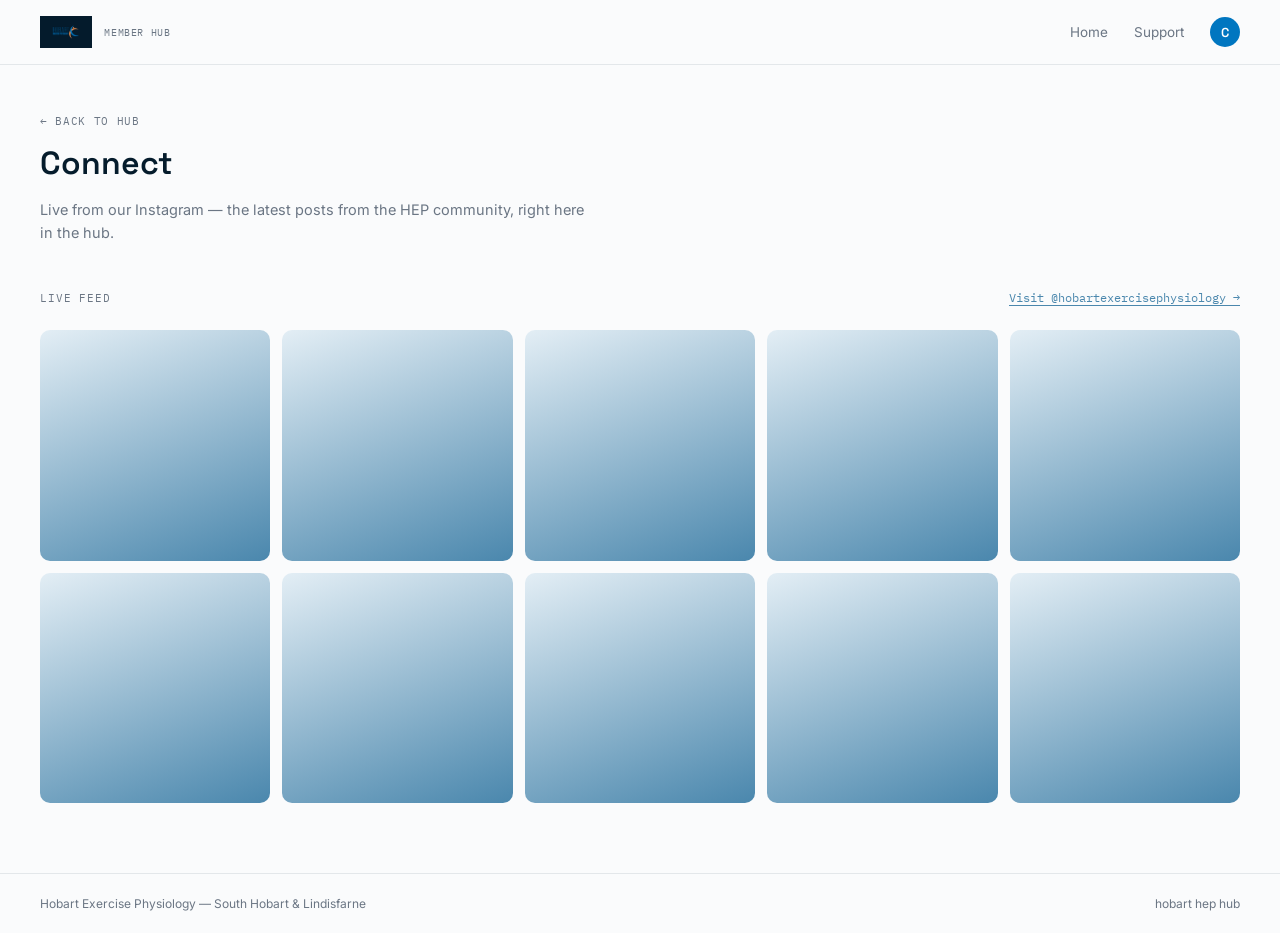
==== connect.html @ 84761a86 "Add Hobart HEP Hub site: Move, Guide, Connect pages Multi-page member hub with shared stylesheet and" ====
<!DOCTYPE html>
<html lang="en">
<head>
<meta charset="UTF-8">
<meta name="viewport" content="width=device-width, initial-scale=1.0">
<title>Connect — Hobart HEP Hub</title>
<link rel="preconnect" href="https://fonts.googleapis.com">
<link href="https://fonts.googleapis.com/css2?family=Space+Grotesk:wght@400;500;600;700&family=Inter:wght@400;500;600&family=IBM+Plex+Mono:wght@500&display=swap" rel="stylesheet">
<link rel="stylesheet" href="shared.css">
<style>
  :root{--accent:var(--slate);--accent-soft:var(--slate-soft);}
  .page-head{padding:44px 40px 8px;}
  .back{font-family:'IBM Plex Mono';font-size:11px;color:var(--stone);text-decoration:none;letter-spacing:.06em;}
  .page-head h1{font-size:32px;font-weight:600;margin:14px 0 8px;}
  .page-head p{color:var(--stone);font-size:14.5px;max-width:560px;line-height:1.6;}
  .ig-note{display:flex;align-items:center;justify-content:space-between;padding:24px 40px 4px;}
  .ig-link{font-family:'IBM Plex Mono';font-size:11.5px;color:var(--accent);text-decoration:none;border-bottom:1px solid var(--accent);}
  .ig-grid{display:grid;grid-template-columns:repeat(5,1fr);gap:12px;padding:20px 40px 70px;}
  .ig-tile{aspect-ratio:1;border-radius:10px;background:linear-gradient(160deg,var(--accent-soft),var(--accent));}
  @media(max-width:820px){.ig-grid{grid-template-columns:repeat(3,1fr);padding:20px;}.page-head,.ig-note{padding-left:20px;padding-right:20px;}}
</style>
</head>
<body>
<nav>
  <a class="brand" href="index.html"><img src="logo.png" alt="Hobart Exercise Physiology"><div class="brand-sub">Member Hub</div></a>
  <div class="nav-right"><span>Home</span><span>Support</span><div class="avatar">C</div></div>
</nav>
<div class="page-head">
  <a class="back" href="index.html">← BACK TO HUB</a>
  <h1>Connect</h1>
  <p>Live from our Instagram — the latest posts from the HEP community, right here in the hub.</p>
</div>
<div class="ig-note">
  <span class="mono-label" style="color:var(--stone);">Live feed</span>
  <a class="ig-link" href="#">Visit @hobartexercisephysiology →</a>
</div>
<div class="ig-grid">
  <div class="ig-tile"></div><div class="ig-tile"></div><div class="ig-tile"></div><div class="ig-tile"></div><div class="ig-tile"></div>
  <div class="ig-tile"></div><div class="ig-tile"></div><div class="ig-tile"></div><div class="ig-tile"></div><div class="ig-tile"></div>
</div>
<footer><span>Hobart Exercise Physiology — South Hobart &amp; Lindisfarne</span><span>hobart hep hub</span></footer>
</body>
</html>
---- shared.css ----
:root{
  --navy: #0076C0;
  --orange: #FF9A53;
  --slate: #4A87AD;
  --slate-soft: #E3EEF5;
  --orange-soft: #FFE9D6;
  --ink: #051C2C;
  --stone: #6B7684;
  --line: #E3E7EA;
  --paper: #FAFBFC;
  --paper-raised: #FFFFFF;
}

*{box-sizing:border-box;}
html,body{margin:0;padding:0;}
body{
  font-family:'Inter',sans-serif;
  background:var(--paper);
  color:var(--ink);
  -webkit-font-smoothing:antialiased;
}
h1,h2,h3,h4{font-family:'Space Grotesk',sans-serif;color:var(--ink);}
a{color:inherit;text-decoration:none;}

.mono-label{
  font-family:'IBM Plex Mono';
  font-size:11px;
  letter-spacing:.08em;
  text-transform:uppercase;
}

nav{
  display:flex;
  align-items:center;
  justify-content:space-between;
  padding:16px 40px;
  border-bottom:1px solid var(--line);
  position:sticky;
  top:0;
  background:var(--paper);
  z-index:10;
}
.brand{display:flex;align-items:center;gap:12px;}
.brand img{height:32px;width:auto;display:block;}
.brand-sub{
  font-family:'IBM Plex Mono';
  font-size:10px;
  letter-spacing:.06em;
  text-transform:uppercase;
  color:var(--stone);
}
.nav-right{display:flex;align-items:center;gap:26px;font-size:13.5px;color:var(--stone);}
.nav-right span{cursor:pointer;}
.avatar{
  width:30px;
  height:30px;
  border-radius:50%;
  background:var(--navy);
  color:#fff;
  display:flex;
  align-items:center;
  justify-content:center;
  font-family:'Space Grotesk',sans-serif;
  font-weight:600;
  font-size:13px;
}

footer{
  display:flex;
  align-items:center;
  justify-content:space-between;
  padding:22px 40px;
  border-top:1px solid var(--line);
  color:var(--stone);
  font-size:12px;
}

@media(max-width:820px){
  nav,footer{padding:14px 20px;}
}
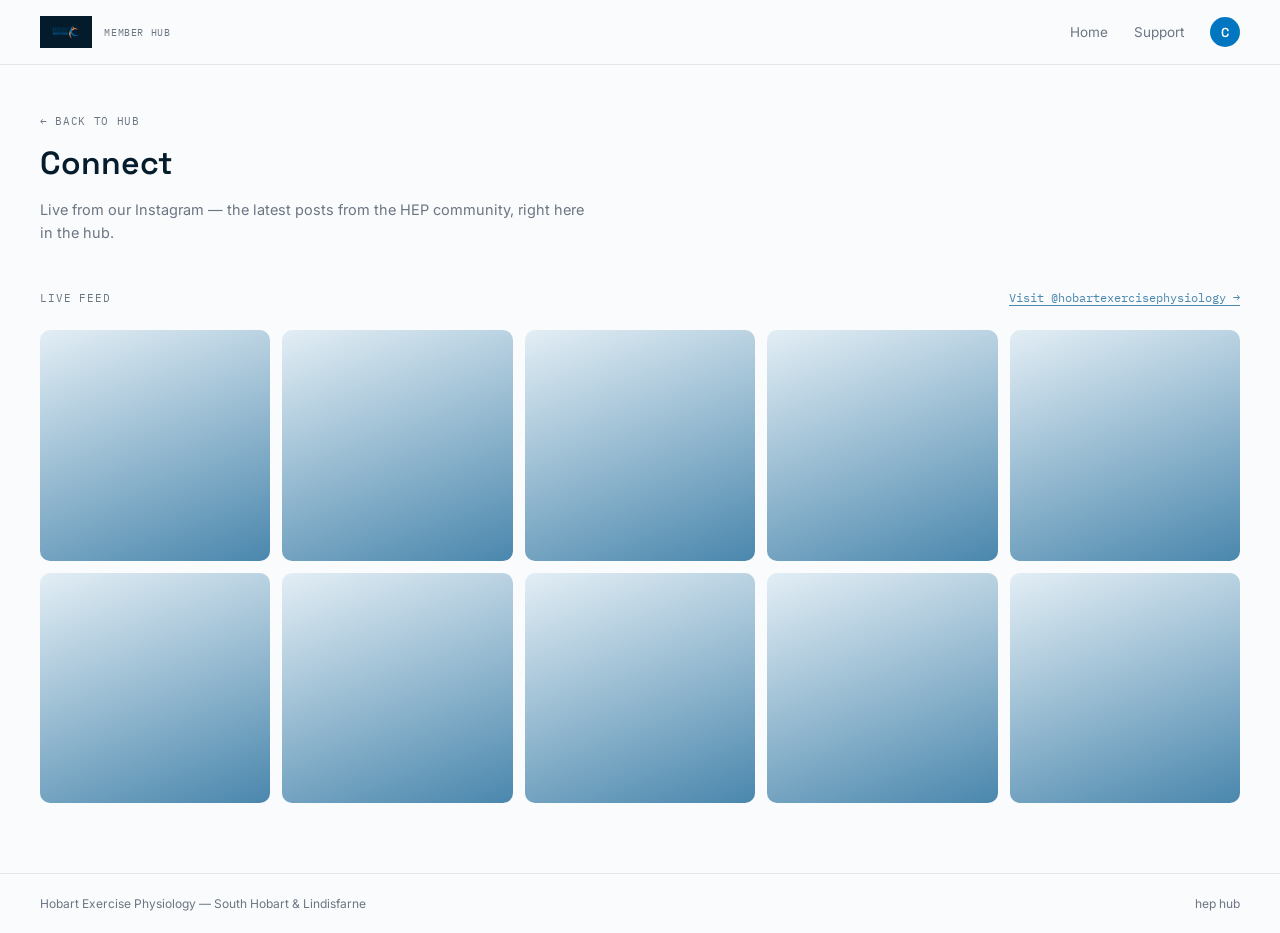
==== commit 046156dc: "Rename site from "Hobart HEP Hub" to "HEP Hub" "Hobart" was redundant since it's already the H in HE" ====
--- a/connect.html
+++ b/connect.html
@@ -3,7 +3,7 @@
 <head>
 <meta charset="UTF-8">
 <meta name="viewport" content="width=device-width, initial-scale=1.0">
-<title>Connect — Hobart HEP Hub</title>
+<title>Connect — HEP Hub</title>
 <link rel="preconnect" href="https://fonts.googleapis.com">
 <link href="https://fonts.googleapis.com/css2?family=Space+Grotesk:wght@400;500;600;700&family=Inter:wght@400;500;600&family=IBM+Plex+Mono:wght@500&display=swap" rel="stylesheet">
 <link rel="stylesheet" href="shared.css">
@@ -16,28 +16,29 @@
   .ig-note{display:flex;align-items:center;justify-content:space-between;padding:24px 40px 4px;}
   .ig-link{font-family:'IBM Plex Mono';font-size:11.5px;color:var(--accent);text-decoration:none;border-bottom:1px solid var(--accent);}
   .ig-grid{display:grid;grid-template-columns:repeat(5,1fr);gap:12px;padding:20px 40px 70px;}
-  .ig-tile{aspect-ratio:1;border-radius:10px;background:linear-gradient(160deg,var(--accent-soft),var(--accent));}
+  .ig-tile{display:block;aspect-ratio:1;border-radius:10px;background:linear-gradient(160deg,var(--accent-soft),var(--accent));transition:transform .15s ease;}
+  .ig-tile:hover{transform:scale(1.03);}
   @media(max-width:820px){.ig-grid{grid-template-columns:repeat(3,1fr);padding:20px;}.page-head,.ig-note{padding-left:20px;padding-right:20px;}}
 </style>
 </head>
 <body>
 <nav>
-  <a class="brand" href="index.html"><img src="logo.png" alt="Hobart Exercise Physiology"><div class="brand-sub">Member Hub</div></a>
+  <a class="brand" href="welcome.html"><img src="logo.png" alt="Hobart Exercise Physiology"><div class="brand-sub">Member Hub</div></a>
   <div class="nav-right"><span>Home</span><span>Support</span><div class="avatar">C</div></div>
 </nav>
 <div class="page-head">
-  <a class="back" href="index.html">← BACK TO HUB</a>
+  <a class="back" href="welcome.html">← BACK TO HUB</a>
   <h1>Connect</h1>
   <p>Live from our Instagram — the latest posts from the HEP community, right here in the hub.</p>
 </div>
 <div class="ig-note">
   <span class="mono-label" style="color:var(--stone);">Live feed</span>
-  <a class="ig-link" href="#">Visit @hobartexercisephysiology →</a>
+  <a class="ig-link" href="https://www.instagram.com/hobartexercisephysiology/" target="_blank" rel="noopener">Visit @hobartexercisephysiology →</a>
 </div>
 <div class="ig-grid">
-  <div class="ig-tile"></div><div class="ig-tile"></div><div class="ig-tile"></div><div class="ig-tile"></div><div class="ig-tile"></div>
-  <div class="ig-tile"></div><div class="ig-tile"></div><div class="ig-tile"></div><div class="ig-tile"></div><div class="ig-tile"></div>
+  <a class="ig-tile" href="https://www.instagram.com/hobartexercisephysiology/" target="_blank" rel="noopener"></a><a class="ig-tile" href="https://www.instagram.com/hobartexercisephysiology/" target="_blank" rel="noopener"></a><a class="ig-tile" href="https://www.instagram.com/hobartexercisephysiology/" target="_blank" rel="noopener"></a><a class="ig-tile" href="https://www.instagram.com/hobartexercisephysiology/" target="_blank" rel="noopener"></a><a class="ig-tile" href="https://www.instagram.com/hobartexercisephysiology/" target="_blank" rel="noopener"></a>
+  <a class="ig-tile" href="https://www.instagram.com/hobartexercisephysiology/" target="_blank" rel="noopener"></a><a class="ig-tile" href="https://www.instagram.com/hobartexercisephysiology/" target="_blank" rel="noopener"></a><a class="ig-tile" href="https://www.instagram.com/hobartexercisephysiology/" target="_blank" rel="noopener"></a><a class="ig-tile" href="https://www.instagram.com/hobartexercisephysiology/" target="_blank" rel="noopener"></a><a class="ig-tile" href="https://www.instagram.com/hobartexercisephysiology/" target="_blank" rel="noopener"></a>
 </div>
-<footer><span>Hobart Exercise Physiology — South Hobart &amp; Lindisfarne</span><span>hobart hep hub</span></footer>
+<footer><span>Hobart Exercise Physiology — South Hobart &amp; Lindisfarne</span><span>hep hub</span></footer>
 </body>
 </html>
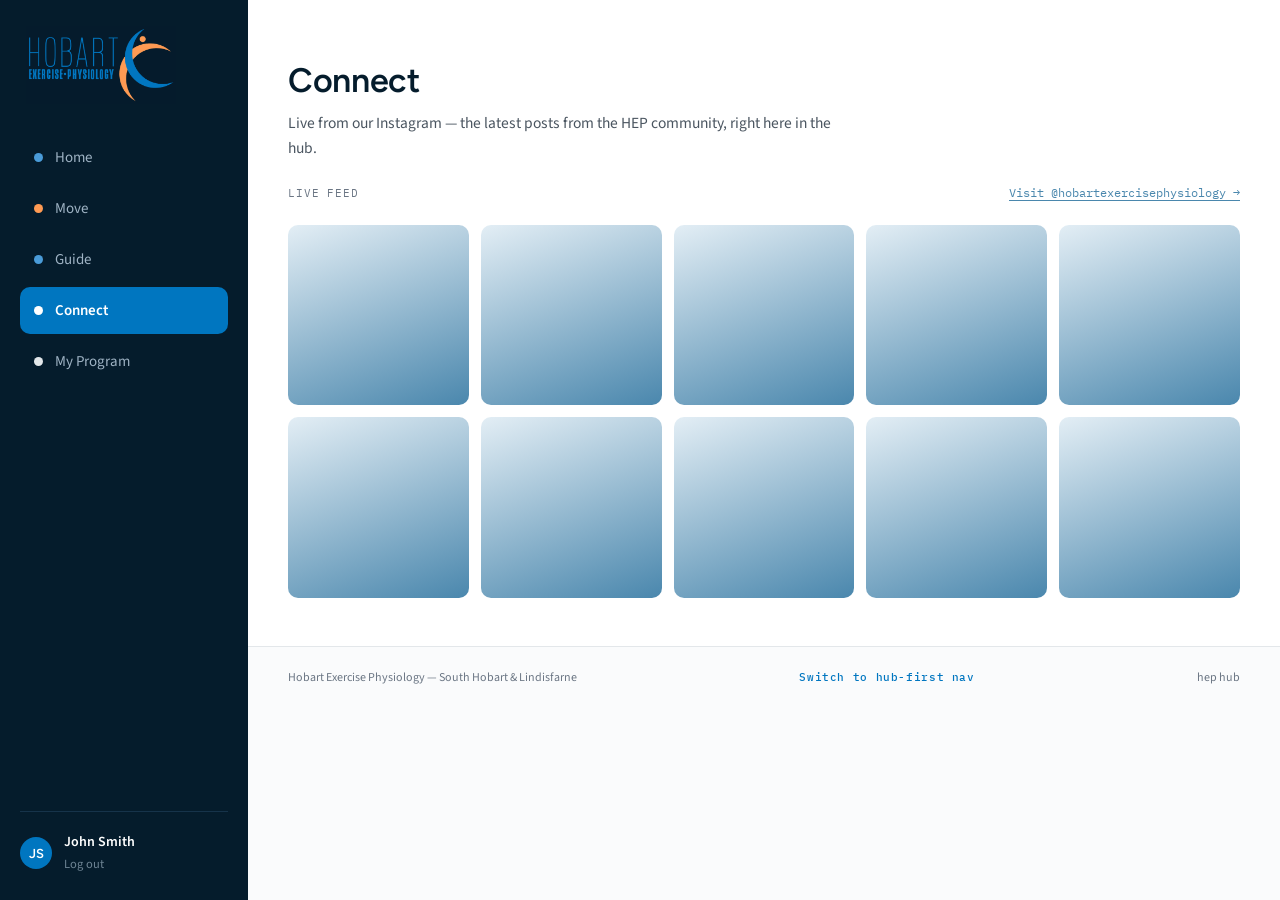
==== commit 780e671e: "Implement HEP Hub App Shell design: new brand system + togglable nav Applies the finalized HEP Hub F" ====
--- a/connect.html
+++ b/connect.html
@@ -5,27 +5,26 @@
 <meta name="viewport" content="width=device-width, initial-scale=1.0">
 <title>Connect — HEP Hub</title>
 <link rel="preconnect" href="https://fonts.googleapis.com">
-<link href="https://fonts.googleapis.com/css2?family=Space+Grotesk:wght@400;500;600;700&family=Inter:wght@400;500;600&family=IBM+Plex+Mono:wght@500&display=swap" rel="stylesheet">
+<link rel="preconnect" href="https://fonts.gstatic.com" crossorigin>
+<link href="https://fonts.googleapis.com/css2?family=Figtree:wght@400;500;600;700&family=Source+Sans+3:wght@400;500;600;700&family=IBM+Plex+Mono:wght@400;500&display=swap" rel="stylesheet">
 <link rel="stylesheet" href="shared.css">
 <style>
-  :root{--accent:var(--slate);--accent-soft:var(--slate-soft);}
-  .page-head{padding:44px 40px 8px;}
-  .back{font-family:'IBM Plex Mono';font-size:11px;color:var(--stone);text-decoration:none;letter-spacing:.06em;}
-  .page-head h1{font-size:32px;font-weight:600;margin:14px 0 8px;}
-  .page-head p{color:var(--stone);font-size:14.5px;max-width:560px;line-height:1.6;}
-  .ig-note{display:flex;align-items:center;justify-content:space-between;padding:24px 40px 4px;}
-  .ig-link{font-family:'IBM Plex Mono';font-size:11.5px;color:var(--accent);text-decoration:none;border-bottom:1px solid var(--accent);}
-  .ig-grid{display:grid;grid-template-columns:repeat(5,1fr);gap:12px;padding:20px 40px 70px;}
-  .ig-tile{display:block;aspect-ratio:1;border-radius:10px;background:linear-gradient(160deg,var(--accent-soft),var(--accent));transition:transform .15s ease;}
+  .page-head{padding:44px 40px 0;background:#fff;}
+  .page-head h1{font-size:34px;font-weight:600;margin:16px 0 10px;}
+  .page-head p{color:#4A5560;font-size:15.5px;max-width:560px;line-height:1.6;margin:0;}
+  .ig-note{display:flex;align-items:center;justify-content:space-between;padding:24px 40px 4px;background:#fff;flex-wrap:wrap;gap:10px;}
+  .ig-link{font-family:'IBM Plex Mono',monospace;font-size:11.5px;color:var(--slate);border-bottom:1px solid var(--slate);}
+  .ig-grid{display:grid;grid-template-columns:repeat(5,1fr);gap:12px;padding:20px 40px 48px;background:#fff;}
+  .ig-tile{display:block;aspect-ratio:1;border-radius:10px;background:linear-gradient(160deg,var(--blue-tint),var(--slate));transition:transform .15s ease;}
   .ig-tile:hover{transform:scale(1.03);}
-  @media(max-width:820px){.ig-grid{grid-template-columns:repeat(3,1fr);padding:20px;}.page-head,.ig-note{padding-left:20px;padding-right:20px;}}
+  @media(max-width:820px){.ig-grid{grid-template-columns:repeat(3,1fr);}.page-head,.ig-note,.ig-grid{padding-left:20px;padding-right:20px;}}
 </style>
 </head>
-<body>
-<nav>
-  <a class="brand" href="welcome.html"><img src="logo.png" alt="Hobart Exercise Physiology"><div class="brand-sub">Member Hub</div></a>
-  <div class="nav-right"><span>Home</span><span>Support</span><div class="avatar">C</div></div>
-</nav>
+<body data-page="connect">
+<div id="shell"></div>
+<div id="shell-main">
+<header id="topbar-mount"></header>
+
 <div class="page-head">
   <a class="back" href="welcome.html">← BACK TO HUB</a>
   <h1>Connect</h1>
@@ -39,6 +38,14 @@
   <a class="ig-tile" href="https://www.instagram.com/hobartexercisephysiology/" target="_blank" rel="noopener"></a><a class="ig-tile" href="https://www.instagram.com/hobartexercisephysiology/" target="_blank" rel="noopener"></a><a class="ig-tile" href="https://www.instagram.com/hobartexercisephysiology/" target="_blank" rel="noopener"></a><a class="ig-tile" href="https://www.instagram.com/hobartexercisephysiology/" target="_blank" rel="noopener"></a><a class="ig-tile" href="https://www.instagram.com/hobartexercisephysiology/" target="_blank" rel="noopener"></a>
   <a class="ig-tile" href="https://www.instagram.com/hobartexercisephysiology/" target="_blank" rel="noopener"></a><a class="ig-tile" href="https://www.instagram.com/hobartexercisephysiology/" target="_blank" rel="noopener"></a><a class="ig-tile" href="https://www.instagram.com/hobartexercisephysiology/" target="_blank" rel="noopener"></a><a class="ig-tile" href="https://www.instagram.com/hobartexercisephysiology/" target="_blank" rel="noopener"></a><a class="ig-tile" href="https://www.instagram.com/hobartexercisephysiology/" target="_blank" rel="noopener"></a>
 </div>
-<footer><span>Hobart Exercise Physiology — South Hobart &amp; Lindisfarne</span><span>hep hub</span></footer>
+
+<footer>
+  <span>Hobart Exercise Physiology — South Hobart &amp; Lindisfarne</span>
+  <span id="nav-toggle-mount"></span>
+  <span>hep hub</span>
+</footer>
+</div>
+<div id="tabbar-mount"></div>
+<script src="nav.js"></script>
 </body>
 </html>
--- a/shared.css
+++ b/shared.css
@@ -1,10 +1,13 @@
 :root{
-  --navy: #0076C0;
+  --blue: #0076C0;
+  --blue-hover: #005E99;
+  --blue-tint: #E3EEF5;
   --orange: #FF9A53;
+  --orange-text: #C25E1E;
+  --orange-tint: #FFE9D6;
+  --navy: #051C2C;
+  --navy-hover: #0C3049;
   --slate: #4A87AD;
-  --slate-soft: #E3EEF5;
-  --orange-soft: #FFE9D6;
-  --ink: #051C2C;
   --stone: #6B7684;
   --line: #E3E7EA;
   --paper: #FAFBFC;
@@ -14,67 +17,142 @@
 *{box-sizing:border-box;}
 html,body{margin:0;padding:0;}
 body{
-  font-family:'Inter',sans-serif;
+  font-family:'Source Sans 3',sans-serif;
   background:var(--paper);
-  color:var(--ink);
+  color:var(--navy);
   -webkit-font-smoothing:antialiased;
+  display:flex;
+  min-height:100vh;
 }
-h1,h2,h3,h4{font-family:'Space Grotesk',sans-serif;color:var(--ink);}
+h1,h2,h3,h4{font-family:'Figtree',sans-serif;color:var(--navy);letter-spacing:-0.01em;}
 a{color:inherit;text-decoration:none;}
 
 .mono-label{
-  font-family:'IBM Plex Mono';
+  font-family:'IBM Plex Mono',monospace;
   font-size:11px;
   letter-spacing:.08em;
   text-transform:uppercase;
 }
 
-nav{
-  display:flex;
-  align-items:center;
-  justify-content:space-between;
-  padding:16px 40px;
-  border-bottom:1px solid var(--line);
-  position:sticky;
-  top:0;
-  background:var(--paper);
-  z-index:10;
-}
-.brand{display:flex;align-items:center;gap:12px;}
-.brand img{height:32px;width:auto;display:block;}
-.brand-sub{
-  font-family:'IBM Plex Mono';
-  font-size:10px;
-  letter-spacing:.06em;
-  text-transform:uppercase;
-  color:var(--stone);
-}
-.nav-right{display:flex;align-items:center;gap:26px;font-size:13.5px;color:var(--stone);}
-.nav-right span{cursor:pointer;}
 .avatar{
-  width:30px;
-  height:30px;
+  width:32px;
+  height:32px;
   border-radius:50%;
-  background:var(--navy);
+  background:var(--blue);
   color:#fff;
   display:flex;
   align-items:center;
   justify-content:center;
-  font-family:'Space Grotesk',sans-serif;
+  font-family:'Figtree',sans-serif;
   font-weight:600;
   font-size:13px;
+  flex-shrink:0;
 }
+
+/* ---------- App shell (nav.js mounts into these) ---------- */
+
+#shell:empty{display:none;}
+#shell-main{flex:1;min-width:0;display:flex;flex-direction:column;min-height:100vh;}
+
+.rail{
+  width:248px;
+  flex-shrink:0;
+  background:var(--navy);
+  padding:26px 20px;
+  display:flex;
+  flex-direction:column;
+  gap:30px;
+  position:sticky;
+  top:0;
+  height:100vh;
+  overflow-y:auto;
+}
+body[data-nav="top"] .rail{display:none;}
+@media(max-width:820px){ .rail{display:none;} }
+.rail-logo{width:150px;height:auto;display:block;margin-left:6px;}
+.rail-nav{display:flex;flex-direction:column;gap:4px;}
+.rail-link{display:flex;align-items:center;gap:12px;padding:13px 14px;border-radius:10px;color:#9FB3C4;font-size:15px;}
+.rail-link .dot{width:9px;height:9px;border-radius:50%;flex-shrink:0;}
+.rail-link.active{background:var(--blue);color:#fff;font-weight:600;}
+.rail-link.active .dot{background:#fff;}
+.rail-foot{margin-top:auto;border-top:1px solid #16334A;padding-top:20px;display:flex;align-items:center;gap:12px;}
+.rail-foot .who .name{font-size:14px;font-weight:600;color:#fff;}
+.rail-foot .who .logout{font-size:12.5px;color:#6E8494;cursor:pointer;background:none;border:none;padding:0;font-family:inherit;}
+
+.topbar{display:flex;align-items:center;justify-content:space-between;padding:15px 40px;background:var(--navy);}
+body[data-nav="rail"] .topbar{padding:14px 18px;}
+@media(min-width:821px){ body[data-nav="rail"] .topbar{display:none;} }
+.topbar-brand{display:flex;align-items:center;gap:14px;}
+.topbar-brand img{height:36px;width:auto;display:block;}
+body[data-nav="rail"] .topbar-brand img{height:32px;}
+.topbar-word{display:flex;flex-direction:column;gap:3px;}
+.topbar-word .l1{font-family:'Figtree',sans-serif;font-size:15.5px;font-weight:600;letter-spacing:.1em;color:#fff;line-height:1;}
+.topbar-word .l2{font-family:'Figtree',sans-serif;font-size:9.5px;font-weight:600;letter-spacing:.16em;color:#4A9BD8;line-height:1;}
+.topbar-tag{font-family:'IBM Plex Mono',monospace;font-size:10px;letter-spacing:.08em;text-transform:uppercase;color:var(--orange);border-left:1px solid #26404F;padding-left:14px;display:none;}
+.topbar-right{display:flex;align-items:center;gap:24px;}
+.topbar-links{display:none;align-items:center;gap:24px;font-size:14px;color:#9FB3C4;}
+.topbar-links span{cursor:pointer;}
+.topbar-links .active{color:#fff;font-weight:600;}
+@media(min-width:821px){
+  body[data-nav="top"] .topbar-tag{display:inline-block;}
+  body[data-nav="top"] .topbar-links{display:flex;}
+}
+
+.tabbar{display:none;}
+body[data-nav="rail"] #shell-main{padding-bottom:0;}
+@media(max-width:820px){
+  body[data-nav="rail"] .tabbar{
+    display:grid;
+    grid-template-columns:repeat(5,1fr);
+    border-top:1px solid var(--line);
+    background:#fff;
+    padding:10px 6px calc(14px + env(safe-area-inset-bottom));
+    position:fixed;
+    left:0;right:0;bottom:0;
+    z-index:20;
+  }
+  body[data-nav="rail"] #shell-main{padding-bottom:76px;}
+}
+.tab-item{display:flex;flex-direction:column;align-items:center;gap:7px;padding:8px 0;color:var(--stone);font-size:11px;}
+.tab-item .dot{width:10px;height:10px;border-radius:50%;background:#C9D2D9;}
+.tab-item.active{color:var(--blue);font-weight:600;}
+.tab-item.active .dot{background:var(--blue);}
+
+.back{font-family:'IBM Plex Mono',monospace;font-size:11px;color:var(--stone);letter-spacing:.06em;}
+body[data-nav="rail"] .back{display:none;}
+
+.nav-toggle{font-family:'IBM Plex Mono',monospace;font-size:10.5px;letter-spacing:.06em;color:var(--blue);background:none;border:none;cursor:pointer;padding:0;font-weight:500;}
+.nav-toggle:hover{color:var(--blue-hover);text-decoration:underline;}
 
 footer{
   display:flex;
   align-items:center;
   justify-content:space-between;
+  gap:16px;
+  flex-wrap:wrap;
   padding:22px 40px;
   border-top:1px solid var(--line);
   color:var(--stone);
   font-size:12px;
 }
+body[data-nav="rail"] footer{padding-bottom:calc(22px + 76px);}
+@media(max-width:820px){
+  body[data-nav="rail"] footer{padding-bottom:22px;}
+}
+
+/* ---------- Shared components ---------- */
+
+.btn{font-family:'Source Sans 3',sans-serif;border-radius:10px;font-size:15px;font-weight:600;cursor:pointer;border:none;padding:13px 24px;display:inline-block;}
+.btn-primary{background:var(--blue);color:#fff;}
+.btn-primary:hover{background:var(--blue-hover);}
+.btn-secondary{background:#fff;color:var(--blue);border:1.5px solid var(--blue);padding:11.5px 22px;}
+.btn-secondary:hover{background:var(--blue-tint);}
+.btn-dark{background:var(--navy);color:#fff;}
+.btn-dark:hover{background:var(--navy-hover);}
+.btn-text{background:none;color:var(--stone);padding:12px 8px;}
+.btn-text:hover{color:var(--navy);}
+.pill{font-family:'IBM Plex Mono',monospace;font-size:10.5px;letter-spacing:.04em;color:var(--blue);border:1px solid var(--blue);padding:7px 14px;border-radius:20px;background:none;cursor:pointer;white-space:nowrap;}
 
 @media(max-width:820px){
-  nav,footer{padding:14px 20px;}
+  .topbar,footer{padding-left:20px;padding-right:20px;}
 }
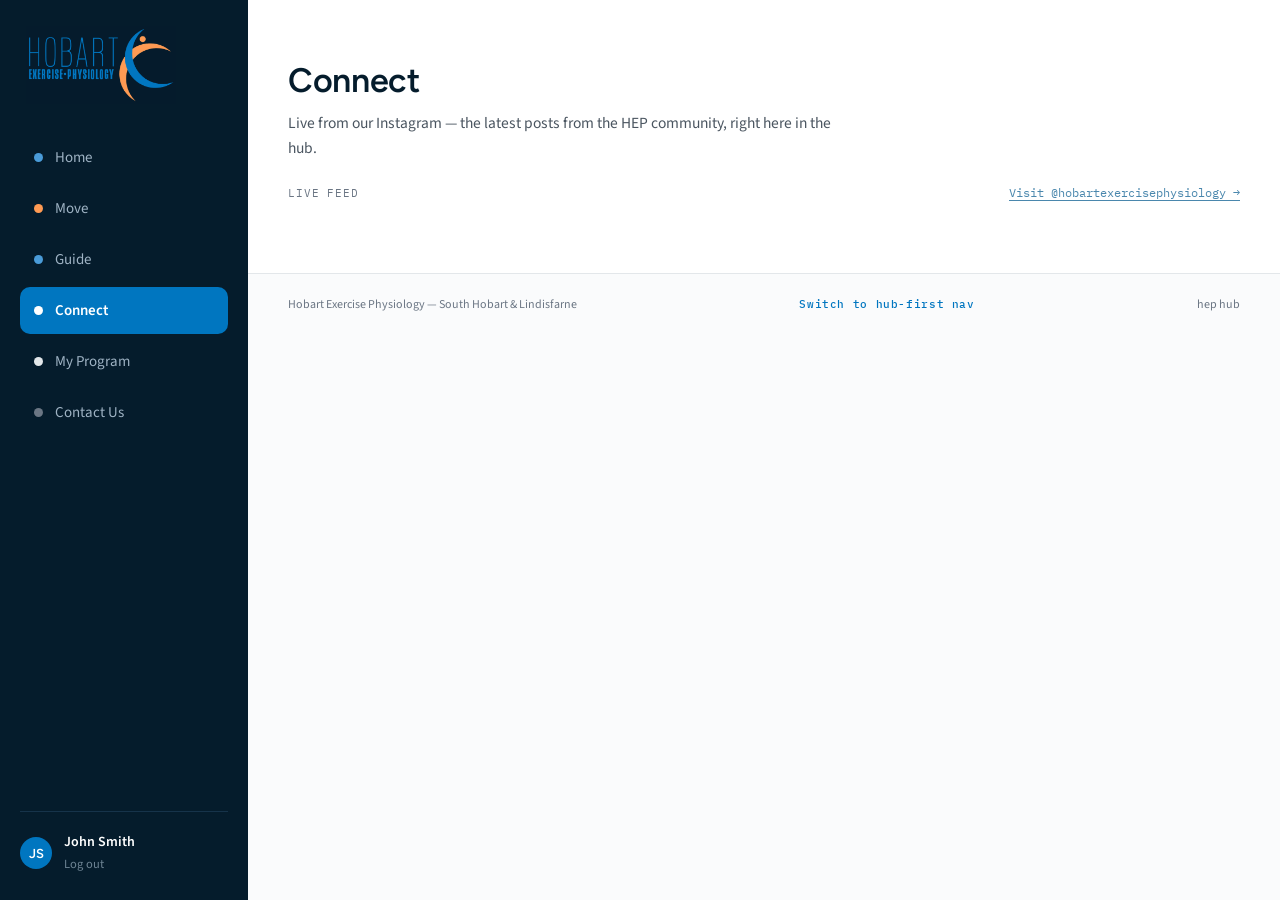
==== commit 4dc3db32: "Add Contact Us section, live Instagram feed and real clinic photos Connect now embeds the clinic's I" ====
--- a/connect.html
+++ b/connect.html
@@ -14,10 +14,8 @@
   .page-head p{color:#4A5560;font-size:15.5px;max-width:560px;line-height:1.6;margin:0;}
   .ig-note{display:flex;align-items:center;justify-content:space-between;padding:24px 40px 4px;background:#fff;flex-wrap:wrap;gap:10px;}
   .ig-link{font-family:'IBM Plex Mono',monospace;font-size:11.5px;color:var(--slate);border-bottom:1px solid var(--slate);}
-  .ig-grid{display:grid;grid-template-columns:repeat(5,1fr);gap:12px;padding:20px 40px 48px;background:#fff;}
-  .ig-tile{display:block;aspect-ratio:1;border-radius:10px;background:linear-gradient(160deg,var(--blue-tint),var(--slate));transition:transform .15s ease;}
-  .ig-tile:hover{transform:scale(1.03);}
-  @media(max-width:820px){.ig-grid{grid-template-columns:repeat(3,1fr);}.page-head,.ig-note,.ig-grid{padding-left:20px;padding-right:20px;}}
+  .ig-embed{padding:20px 40px 48px;background:#fff;}
+  @media(max-width:820px){.page-head,.ig-note,.ig-embed{padding-left:20px;padding-right:20px;}}
 </style>
 </head>
 <body data-page="connect">
@@ -34,9 +32,9 @@
   <span class="mono-label" style="color:var(--stone);">Live feed</span>
   <a class="ig-link" href="https://www.instagram.com/hobartexercisephysiology/" target="_blank" rel="noopener">Visit @hobartexercisephysiology →</a>
 </div>
-<div class="ig-grid">
-  <a class="ig-tile" href="https://www.instagram.com/hobartexercisephysiology/" target="_blank" rel="noopener"></a><a class="ig-tile" href="https://www.instagram.com/hobartexercisephysiology/" target="_blank" rel="noopener"></a><a class="ig-tile" href="https://www.instagram.com/hobartexercisephysiology/" target="_blank" rel="noopener"></a><a class="ig-tile" href="https://www.instagram.com/hobartexercisephysiology/" target="_blank" rel="noopener"></a><a class="ig-tile" href="https://www.instagram.com/hobartexercisephysiology/" target="_blank" rel="noopener"></a>
-  <a class="ig-tile" href="https://www.instagram.com/hobartexercisephysiology/" target="_blank" rel="noopener"></a><a class="ig-tile" href="https://www.instagram.com/hobartexercisephysiology/" target="_blank" rel="noopener"></a><a class="ig-tile" href="https://www.instagram.com/hobartexercisephysiology/" target="_blank" rel="noopener"></a><a class="ig-tile" href="https://www.instagram.com/hobartexercisephysiology/" target="_blank" rel="noopener"></a><a class="ig-tile" href="https://www.instagram.com/hobartexercisephysiology/" target="_blank" rel="noopener"></a>
+<div class="ig-embed">
+  <script src="https://elfsightcdn.com/platform.js" async></script>
+  <div class="elfsight-app-98dba140-ccc8-4f08-b331-bf9e27faa845" data-elfsight-app-lazy></div>
 </div>
 
 <footer>
--- a/shared.css
+++ b/shared.css
@@ -103,7 +103,7 @@
 @media(max-width:820px){
   body[data-nav="rail"] .tabbar{
     display:grid;
-    grid-template-columns:repeat(5,1fr);
+    grid-template-columns:repeat(6,1fr);
     border-top:1px solid var(--line);
     background:#fff;
     padding:10px 6px calc(14px + env(safe-area-inset-bottom));
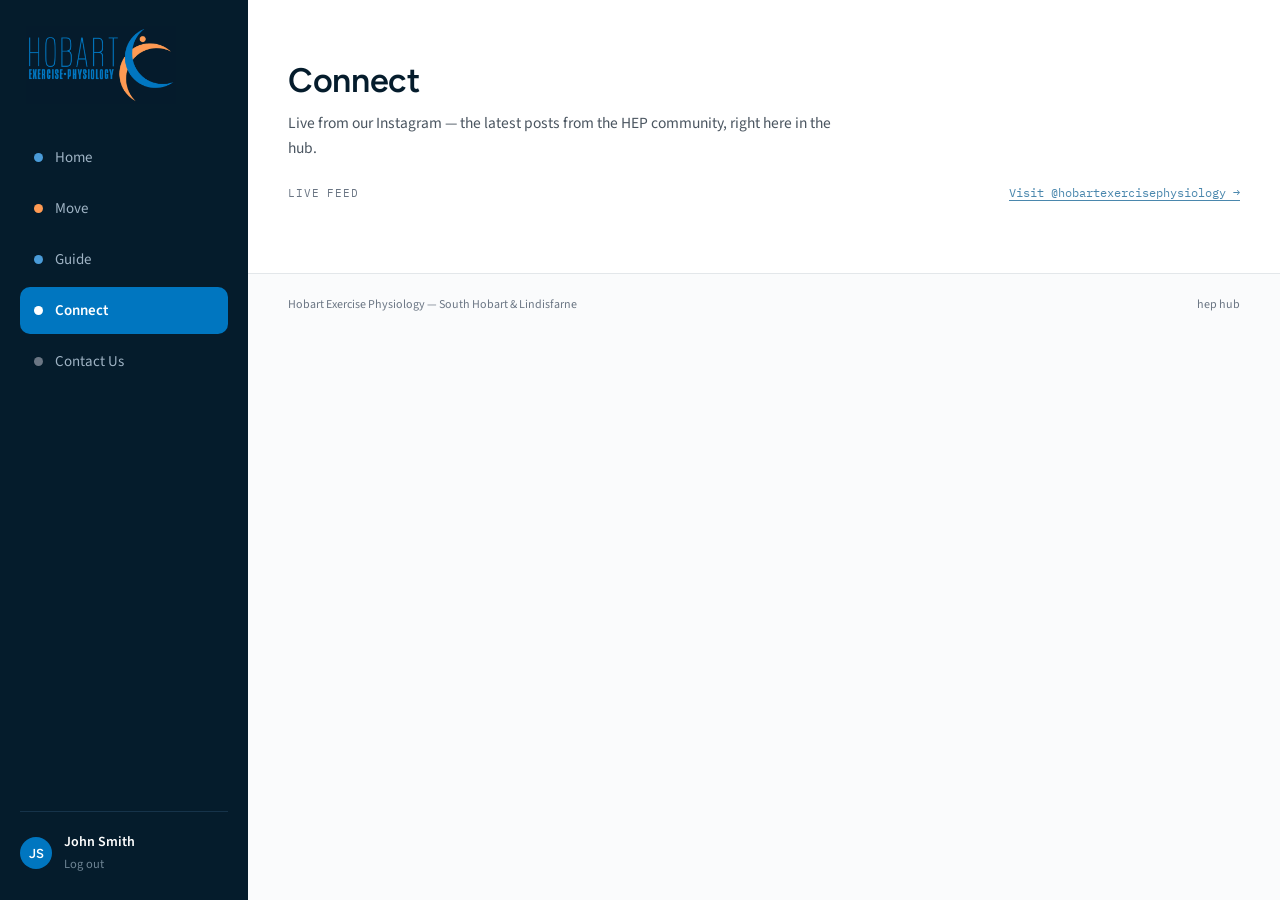
==== commit 147d7f2e: "Settle on the always-on nav and remove My Program for now The hub-first layout has served its purpos" ====
--- a/connect.html
+++ b/connect.html
@@ -24,7 +24,6 @@
 <header id="topbar-mount"></header>
 
 <div class="page-head">
-  <a class="back" href="welcome.html">← BACK TO HUB</a>
   <h1>Connect</h1>
   <p>Live from our Instagram — the latest posts from the HEP community, right here in the hub.</p>
 </div>
@@ -39,7 +38,6 @@
 
 <footer>
   <span>Hobart Exercise Physiology — South Hobart &amp; Lindisfarne</span>
-  <span id="nav-toggle-mount"></span>
   <span>hep hub</span>
 </footer>
 </div>
--- a/shared.css
+++ b/shared.css
@@ -67,7 +67,6 @@
   height:100vh;
   overflow-y:auto;
 }
-body[data-nav="top"] .rail{display:none;}
 @media(max-width:820px){ .rail{display:none;} }
 .rail-logo{width:150px;height:auto;display:block;margin-left:6px;}
 .rail-nav{display:flex;flex-direction:column;gap:4px;}
@@ -79,31 +78,20 @@
 .rail-foot .who .name{font-size:14px;font-weight:600;color:#fff;}
 .rail-foot .who .logout{font-size:12.5px;color:#6E8494;cursor:pointer;background:none;border:none;padding:0;font-family:inherit;}
 
-.topbar{display:flex;align-items:center;justify-content:space-between;padding:15px 40px;background:var(--navy);}
-body[data-nav="rail"] .topbar{padding:14px 18px;}
-@media(min-width:821px){ body[data-nav="rail"] .topbar{display:none;} }
+.topbar{display:flex;align-items:center;justify-content:space-between;padding:14px 18px;background:var(--navy);}
+@media(min-width:821px){ .topbar{display:none;} }
 .topbar-brand{display:flex;align-items:center;gap:14px;}
-.topbar-brand img{height:36px;width:auto;display:block;}
-body[data-nav="rail"] .topbar-brand img{height:32px;}
+.topbar-brand img{height:32px;width:auto;display:block;}
 .topbar-word{display:flex;flex-direction:column;gap:3px;}
 .topbar-word .l1{font-family:'Figtree',sans-serif;font-size:15.5px;font-weight:600;letter-spacing:.1em;color:#fff;line-height:1;}
 .topbar-word .l2{font-family:'Figtree',sans-serif;font-size:9.5px;font-weight:600;letter-spacing:.16em;color:#4A9BD8;line-height:1;}
-.topbar-tag{font-family:'IBM Plex Mono',monospace;font-size:10px;letter-spacing:.08em;text-transform:uppercase;color:var(--orange);border-left:1px solid #26404F;padding-left:14px;display:none;}
 .topbar-right{display:flex;align-items:center;gap:24px;}
-.topbar-links{display:none;align-items:center;gap:24px;font-size:14px;color:#9FB3C4;}
-.topbar-links span{cursor:pointer;}
-.topbar-links .active{color:#fff;font-weight:600;}
-@media(min-width:821px){
-  body[data-nav="top"] .topbar-tag{display:inline-block;}
-  body[data-nav="top"] .topbar-links{display:flex;}
-}
-
 .tabbar{display:none;}
-body[data-nav="rail"] #shell-main{padding-bottom:0;}
+#shell-main{padding-bottom:0;}
 @media(max-width:820px){
-  body[data-nav="rail"] .tabbar{
+  .tabbar{
     display:grid;
-    grid-template-columns:repeat(6,1fr);
+    grid-template-columns:repeat(5,1fr);
     border-top:1px solid var(--line);
     background:#fff;
     padding:10px 6px calc(14px + env(safe-area-inset-bottom));
@@ -111,18 +99,12 @@
     left:0;right:0;bottom:0;
     z-index:20;
   }
-  body[data-nav="rail"] #shell-main{padding-bottom:76px;}
+  #shell-main{padding-bottom:76px;}
 }
 .tab-item{display:flex;flex-direction:column;align-items:center;gap:7px;padding:8px 0;color:var(--stone);font-size:11px;}
 .tab-item .dot{width:10px;height:10px;border-radius:50%;background:#C9D2D9;}
 .tab-item.active{color:var(--blue);font-weight:600;}
 .tab-item.active .dot{background:var(--blue);}
-
-.back{font-family:'IBM Plex Mono',monospace;font-size:11px;color:var(--stone);letter-spacing:.06em;}
-body[data-nav="rail"] .back{display:none;}
-
-.nav-toggle{font-family:'IBM Plex Mono',monospace;font-size:10.5px;letter-spacing:.06em;color:var(--blue);background:none;border:none;cursor:pointer;padding:0;font-weight:500;}
-.nav-toggle:hover{color:var(--blue-hover);text-decoration:underline;}
 
 footer{
   display:flex;
@@ -135,9 +117,9 @@
   color:var(--stone);
   font-size:12px;
 }
-body[data-nav="rail"] footer{padding-bottom:calc(22px + 76px);}
+footer{padding-bottom:calc(22px + 76px);}
 @media(max-width:820px){
-  body[data-nav="rail"] footer{padding-bottom:22px;}
+  footer{padding-bottom:22px;}
 }
 
 /* ---------- Shared components ---------- */
